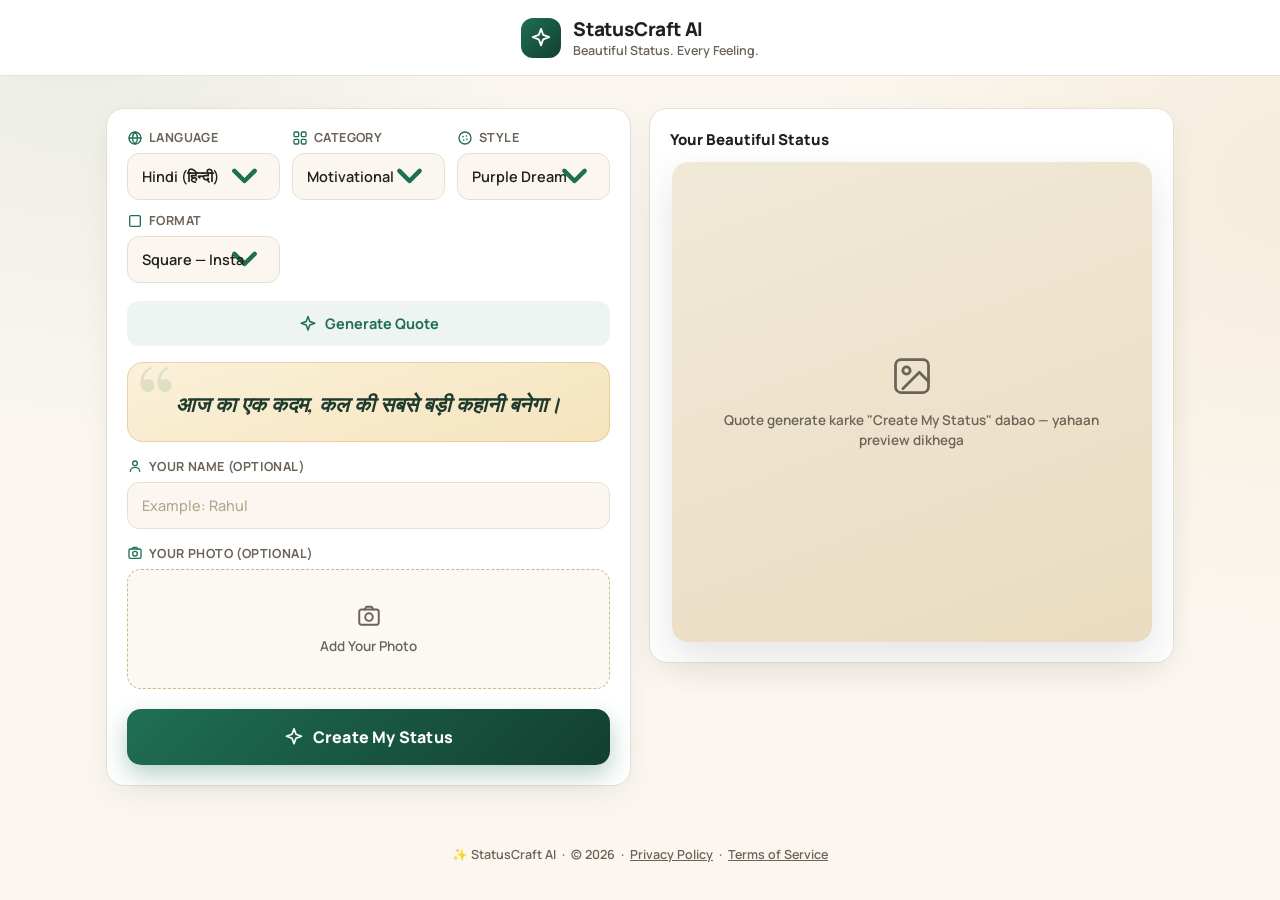
==== public/index.html @ 09fe7421 "feat: add Cloudflare Web Analytics + status/story/post format options Two additions to index.html: " ====
<!DOCTYPE html>
<html lang="en">
<head>
<meta charset="UTF-8">
<meta name="viewport" content="width=device-width, initial-scale=1.0">
<meta name="theme-color" content="#1f6f54">

<title>StatusCraft AI - Free AI Status & Shayari Maker in Hindi, English</title>
<meta name="description" content="Create beautiful AI-generated daily quotes, shayari and status images in Hindi, English & Hinglish — add your photo, download or share instantly, free.">
<meta name="keywords" content="status maker, shayari status, hindi status, AI quote generator, love status, motivational status, good morning status, whatsapp status maker">
<link rel="canonical" href="https://statuscraft-ai.rupumunimurmu890.workers.dev/">

<!-- Open Graph (WhatsApp / Facebook / Instagram preview) -->
<meta property="og:type" content="website">
<meta property="og:title" content="StatusCraft AI - Free AI Status & Shayari Maker">
<meta property="og:description" content="Create beautiful AI-generated daily quotes, shayari and status images in Hindi, English & Hinglish — add your photo, download or share instantly, free.">
<meta property="og:url" content="https://statuscraft-ai.rupumunimurmu890.workers.dev/">
<meta property="og:image" content="https://statuscraft-ai.rupumunimurmu890.workers.dev/icon.svg">
<meta property="og:locale" content="hi_IN">

<!-- Twitter card -->
<meta name="twitter:card" content="summary_large_image">
<meta name="twitter:title" content="StatusCraft AI - Free AI Status & Shayari Maker">
<meta name="twitter:description" content="Create beautiful AI-generated daily quotes, shayari and status images in Hindi, English & Hinglish — free, in seconds.">
<meta name="twitter:image" content="https://statuscraft-ai.rupumunimurmu890.workers.dev/icon.svg">

<link rel="icon" href="icon.svg" type="image/svg+xml">

<link rel="manifest" href="manifest.json">
<link rel="stylesheet" href="style.css">
<style>
  .topBar { display: flex; align-items: center; justify-content: space-between; }
  .installBtn {
    display: none;
    align-items: center;
    gap: 6px;
    padding: 8px 14px;
    border: none;
    border-radius: 999px;
    background: #1f6f54;
    color: #fff;
    font-size: 14px;
    font-weight: 600;
    cursor: pointer;
  }
  .installBtn:hover { background: #17573f; }
</style>
</head>

<body>

  <header class="topBar">
    <div class="brand">
      <span class="brandMark">
        <svg viewBox="0 0 24 24" width="22" height="22" fill="none" stroke="currentColor" stroke-width="2" stroke-linecap="round" stroke-linejoin="round">
          <path d="M12 2l2.4 6.6L21 11l-6.6 2.4L12 20l-2.4-6.6L3 11l6.6-2.4L12 2z"/>
        </svg>
      </span>
      <div>
        <div class="brandName">StatusCraft AI</div>
        <div class="brandTag">Beautiful Status. Every Feeling.</div>
      </div>
    </div>

    <button type="button" id="installAppBtn" class="installBtn" style="display:none;">
      <svg viewBox="0 0 24 24" width="16" height="16" fill="none" stroke="currentColor" stroke-width="2" stroke-linecap="round" stroke-linejoin="round"><path d="M12 3v12m0 0l-4-4m4 4l4-4M4 21h16"/></svg>
      Install App
    </button>
  </header>

  <main class="layout">

    <!-- ================= LEFT: CONTROLS ================= -->
    <section class="panel controlsPanel">

      <div class="fieldRow">

        <div class="field">
          <label for="language">
            <svg class="fieldIcon" viewBox="0 0 24 24" width="16" height="16" fill="none" stroke="currentColor" stroke-width="2" stroke-linecap="round" stroke-linejoin="round"><circle cx="12" cy="12" r="9"/><path d="M3 12h18M12 3c2.5 2.6 3.8 5.9 3.8 9s-1.3 6.4-3.8 9c-2.5-2.6-3.8-5.9-3.8-9s1.3-6.4 3.8-9z"/></svg>
            Language
          </label>
          <select id="language">
            <option value="Hindi">Hindi (हिन्दी)</option>
            <option value="English">English</option>
            <option value="Hinglish">Hinglish</option>
            <option value="Bengali">Bengali (বাংলা)</option>
            <option value="Marathi">Marathi (मराठी)</option>
            <option value="Gujarati">Gujarati (ગુજરાતી)</option>
            <option value="Punjabi">Punjabi (ਪੰਜਾਬੀ)</option>
            <option value="Tamil">Tamil (தமிழ்)</option>
            <option value="Telugu">Telugu (తెలుగు)</option>
            <option value="Kannada">Kannada (ಕನ್ನಡ)</option>
            <option value="Malayalam">Malayalam (മലയാളം)</option>
            <option value="Odia">Odia (ଓଡ଼ିଆ)</option>
            <option value="Assamese">Assamese (অসমীয়া)</option>
            <option value="Urdu">Urdu (اردو)</option>
            <option value="Nepali">Nepali (नेपाली)</option>
            <option value="Sanskrit">Sanskrit (संस्कृत)</option>
            <option value="Maithili">Maithili (मैथिली)</option>
            <option value="Konkani">Konkani (कोंकणी)</option>
            <option value="Kashmiri">Kashmiri (कॉशुर)</option>
            <option value="Sindhi">Sindhi (سنڌي)</option>
            <option value="Dogri">Dogri (डोगरी)</option>
            <option value="Bodo">Bodo (बड़ो)</option>
            <option value="Santali">Santali (ᱥᱟᱱᱛᱟᱲᱤ)</option>
            <option value="Manipuri">Manipuri (মৈতৈলোন্)</option>
          </select>
        </div>

        <div class="field">
          <label for="category">
            <svg class="fieldIcon" viewBox="0 0 24 24" width="16" height="16" fill="none" stroke="currentColor" stroke-width="2" stroke-linecap="round" stroke-linejoin="round"><rect x="3" y="3" width="7" height="7" rx="1.5"/><rect x="14" y="3" width="7" height="7" rx="1.5"/><rect x="3" y="14" width="7" height="7" rx="1.5"/><rect x="14" y="14" width="7" height="7" rx="1.5"/></svg>
            Category
          </label>
          <select id="category">
            <option value="Motivational">Motivational</option>
            <option value="Love">Love</option>
            <option value="Friendship">Friendship</option>
            <option value="Good Morning">Good Morning</option>
            <option value="Success">Success</option>
          </select>
        </div>

        <div class="field">
          <label for="templateStyle">
            <svg class="fieldIcon" viewBox="0 0 24 24" width="16" height="16" fill="none" stroke="currentColor" stroke-width="2" stroke-linecap="round" stroke-linejoin="round"><circle cx="12" cy="12" r="9"/><circle cx="9" cy="10" r="1.2" fill="currentColor" stroke="none"/><circle cx="14" cy="9" r="1.2" fill="currentColor" stroke="none"/><circle cx="15" cy="14" r="1.2" fill="currentColor" stroke="none"/><circle cx="10" cy="15" r="1.2" fill="currentColor" stroke="none"/></svg>
            Style
          </label>
          <select id="templateStyle">
            <option value="purple">Purple Dream</option>
            <option value="sunset">Sunset Glow</option>
            <option value="ocean">Ocean Calm</option>
            <option value="gold">Golden Hour</option>
          </select>
        </div>

        <div class="field">
          <label for="format">
            <svg class="fieldIcon" viewBox="0 0 24 24" width="16" height="16" fill="none" stroke="currentColor" stroke-width="2" stroke-linecap="round" stroke-linejoin="round"><rect x="4" y="4" width="16" height="16" rx="2"/></svg>
            Format
          </label>
          <select id="format">
            <option value="square">Square — Instagram Post (1:1)</option>
            <option value="status">Status/Story — WhatsApp, Insta Story (9:16)</option>
            <option value="post">Portrait — Instagram Feed (4:5)</option>
          </select>
        </div>

      </div>

      <button type="button" id="getQuoteBtn" class="secondaryBtn">
        <svg viewBox="0 0 24 24" width="18" height="18" fill="none" stroke="currentColor" stroke-width="2" stroke-linecap="round" stroke-linejoin="round"><path d="M12 2l2.4 6.6L21 11l-6.6 2.4L12 20l-2.4-6.6L3 11l6.6-2.4L12 2z"/></svg>
        Generate Quote
      </button>

      <div id="quoteBox" class="quoteBox">
        <p id="quoteText">Generate Quote दबाओ, आपका पहला status quote यहाँ दिखेगा।</p>
      </div>

      <div class="field">
        <label for="userName">
          <svg class="fieldIcon" viewBox="0 0 24 24" width="16" height="16" fill="none" stroke="currentColor" stroke-width="2" stroke-linecap="round" stroke-linejoin="round"><circle cx="12" cy="8" r="3.5"/><path d="M5 20c0-3.5 3.1-6 7-6s7 2.5 7 6"/></svg>
          Your Name (optional)
        </label>
        <input type="text" id="userName" placeholder="Example: Rahul">
      </div>

      <div class="field">
        <label>
          <svg class="fieldIcon" viewBox="0 0 24 24" width="16" height="16" fill="none" stroke="currentColor" stroke-width="2" stroke-linecap="round" stroke-linejoin="round"><rect x="3" y="6" width="18" height="14" rx="2"/><path d="M8 6l1.5-2.5h5L16 6"/><circle cx="12" cy="13" r="3.5"/></svg>
          Your Photo (optional)
        </label>

        <div id="uploadCard" class="uploadCard" onclick="document.getElementById('photoInput').click()">
          <div id="uploadEmpty" class="uploadEmpty">
            <svg viewBox="0 0 24 24" width="26" height="26" fill="none" stroke="currentColor" stroke-width="1.8" stroke-linecap="round" stroke-linejoin="round"><rect x="3" y="6" width="18" height="14" rx="2"/><path d="M8 6l1.5-2.5h5L16 6"/><circle cx="12" cy="13" r="3.5"/></svg>
            <span>Add Your Photo</span>
          </div>
          <img id="photoPreview" class="uploadPreviewImg">
          <button type="button" id="removePhotoBtn" class="removePhotoBtn" title="Remove photo">
            <svg viewBox="0 0 24 24" width="14" height="14" fill="none" stroke="currentColor" stroke-width="2.4" stroke-linecap="round"><path d="M6 6l12 12M18 6L6 18"/></svg>
          </button>
        </div>

        <input type="file" id="photoInput" accept="image/*" style="display:none">
      </div>

      <button type="button" id="generateStatusBtn" class="primaryBtn">
        <svg viewBox="0 0 24 24" width="20" height="20" fill="none" stroke="currentColor" stroke-width="2" stroke-linecap="round" stroke-linejoin="round"><path d="M12 2l2.4 6.6L21 11l-6.6 2.4L12 20l-2.4-6.6L3 11l6.6-2.4L12 2z"/></svg>
        Create My Status
      </button>

    </section>

    <!-- ================= RIGHT: LIVE PREVIEW ================= -->
    <section class="panel previewPanel">

      <div class="previewLabel">Your Beautiful Status</div>

      <div id="previewFrame" class="previewFrame">
        <div id="previewPlaceholder" class="previewPlaceholder">
          <svg viewBox="0 0 24 24" width="44" height="44" fill="none" stroke="currentColor" stroke-width="1.5" stroke-linecap="round" stroke-linejoin="round"><rect x="3" y="3" width="18" height="18" rx="3"/><circle cx="9" cy="9" r="2"/><path d="M21 15l-5-5-9 9"/></svg>
          <p>Quote generate karke "Create My Status" dabao — yahaan preview dikhega</p>
        </div>

        <img id="generatedStatus" alt="Generated Status" style="display:none;">
      </div>

      <div id="resultActions" class="resultActions">

        <button type="button" id="downloadStatusBtn" class="actionBtn actionDownload">
          <svg viewBox="0 0 24 24" width="17" height="17" fill="none" stroke="currentColor" stroke-width="2" stroke-linecap="round" stroke-linejoin="round"><path d="M12 3v12m0 0l-4-4m4 4l4-4M4 21h16"/></svg>
          Download
        </button>

        <button type="button" id="shareStatusBtn" class="actionBtn actionShare">
          <svg viewBox="0 0 24 24" width="17" height="17" fill="none" stroke="currentColor" stroke-width="2" stroke-linecap="round" stroke-linejoin="round"><circle cx="18" cy="5" r="2.5"/><circle cx="6" cy="12" r="2.5"/><circle cx="18" cy="19" r="2.5"/><path d="M8.2 10.7l7.6-4.4M8.2 13.3l7.6 4.4"/></svg>
          Share
        </button>

        <button type="button" id="whatsappBtn" class="actionBtn actionWhatsapp">
          <svg viewBox="0 0 24 24" width="17" height="17" fill="none" stroke="currentColor" stroke-width="2" stroke-linecap="round" stroke-linejoin="round"><path d="M21 11.5a8.5 8.5 0 11-4.1-7.3M21 11.5L14 12l1-5"/></svg>
          WhatsApp
        </button>

        <button type="button" id="instagramBtn" class="actionBtn actionInstagram">
          <svg viewBox="0 0 24 24" width="17" height="17" fill="none" stroke="currentColor" stroke-width="2" stroke-linecap="round" stroke-linejoin="round"><rect x="3" y="3" width="18" height="18" rx="5"/><circle cx="12" cy="12" r="4"/><circle cx="17.5" cy="6.5" r="1"/></svg>
          Instagram
        </button>

        <button type="button" id="facebookBtn" class="actionBtn actionFacebook">
          <svg viewBox="0 0 24 24" width="17" height="17" fill="none" stroke="currentColor" stroke-width="2" stroke-linecap="round" stroke-linejoin="round"><path d="M15 4h-2a4 4 0 00-4 4v3H7v4h2v7h4v-7h3l1-4h-4V8a1 1 0 011-1h3z"/></svg>
          Facebook
        </button>

        <button type="button" id="telegramBtn" class="actionBtn actionTelegram">
          <svg viewBox="0 0 24 24" width="17" height="17" fill="none" stroke="currentColor" stroke-width="2" stroke-linecap="round" stroke-linejoin="round"><path d="M22 3L2 11l6 2m14-10l-4 18-8-6m12-12L8 13m0 0l-1 6"/></svg>
          Telegram
        </button>

        <button type="button" id="createAnotherBtn" class="actionBtn actionAgain">
          <svg viewBox="0 0 24 24" width="17" height="17" fill="none" stroke="currentColor" stroke-width="2" stroke-linecap="round" stroke-linejoin="round"><path d="M4 4v6h6M20 20v-6h-6M4.5 15A8 8 0 0019 9M19.5 9A8 8 0 015 15"/></svg>
          Create Another
        </button>

      </div>

    </section>

  </main>

  <p class="footer">
    ✨ StatusCraft AI &nbsp;·&nbsp; © 2026
    &nbsp;·&nbsp; <a href="privacy.html" style="color:inherit;">Privacy Policy</a>
    &nbsp;·&nbsp; <a href="terms.html" style="color:inherit;">Terms of Service</a>
  </p>

  <script src="app.js"></script>
  <script>
    if ("serviceWorker" in navigator) {
      window.addEventListener("load", function () {
        navigator.serviceWorker.register("sw.js").catch(function (err) {
          console.error("Service worker registration failed:", err);
        });
      });
    }

    // ------------------------------------
    // 🆕 Install App button (PWA install prompt)
    // ------------------------------------

    let deferredInstallPrompt = null;

    const installBtn = document.getElementById("installAppBtn");

    window.addEventListener("beforeinstallprompt", function (event) {

      // Browser ka default mini-infobar rokte hain,
      // apna custom button dikhayenge
      event.preventDefault();

      deferredInstallPrompt = event;

      if (installBtn) {
        installBtn.style.display = "inline-flex";
      }
    });

    if (installBtn) {

      installBtn.addEventListener("click", async function () {

        if (!deferredInstallPrompt) return;

        deferredInstallPrompt.prompt();

        const choice = await deferredInstallPrompt.userChoice;

        // Ek baar prompt use ho gaya, dobara use nahi ho sakta
        deferredInstallPrompt = null;
        installBtn.style.display = "none";

        console.log("Install choice:", choice.outcome);
      });
    }

    // App already install ho chuka ho toh button hi mat dikhao
    window.addEventListener("appinstalled", function () {

      if (installBtn) {
        installBtn.style.display = "none";
      }

      deferredInstallPrompt = null;
    });
  </script>
  <!-- Cloudflare Web Analytics -->
  <script defer type='module' src='https://static.cloudflareinsights.com/beacon.min.js' data-cf-beacon='{"token": "f3c24750483446b4b139f232621bdd43"}'></script>
  <!-- End Cloudflare Web Analytics -->

</body>
</html>
---- public/style.css ----
@import url('https://fonts.googleapis.com/css2?family=Manrope:wght@500;600;700;800&family=Playfair+Display:ital,wght@0,600;1,600&display=swap');

:root {
  --ink: #22201c;
  --ink-soft: #6b6357;
  --paper: #fbf7f0;
  --card: #ffffff;
  --line: #e8dfd0;
  --brand: #1f6f54;
  --brand-dark: #123f30;
  --gold: #c9902e;
  --radius: 18px;
}

* {
  box-sizing: border-box;
  margin: 0;
  padding: 0;
  font-family: 'Manrope', -apple-system, sans-serif;
}

body {
  background:
    radial-gradient(circle at 6% 0%, rgba(31, 111, 84, .08), transparent 30%),
    radial-gradient(circle at 100% 20%, rgba(201, 144, 46, .10), transparent 32%),
    var(--paper);
  color: var(--ink);
  min-height: 100vh;
}

/* ================= TOP BAR ================= */

.topBar {
  padding: 16px 20px;
  border-bottom: 1px solid var(--line);
  background: var(--card);
}

.brand {
  display: flex;
  align-items: center;
  gap: 12px;
  max-width: 1100px;
  margin: 0 auto;
}

.brandMark {
  width: 40px;
  height: 40px;
  flex-shrink: 0;
  display: flex;
  align-items: center;
  justify-content: center;
  border-radius: 12px;
  background: linear-gradient(135deg, var(--brand), var(--brand-dark));
  color: #fff;
}

.brandName {
  font-weight: 800;
  font-size: 19px;
  color: var(--ink);
  letter-spacing: -.2px;
}

.brandTag {
  font-size: 12.5px;
  color: var(--ink-soft);
  font-weight: 600;
}

/* ================= LAYOUT ================= */

.layout {
  max-width: 1100px;
  margin: 0 auto;
  padding: 18px 16px 40px;
  display: flex;
  flex-direction: column;
  gap: 18px;
}

.panel {
  background: var(--card);
  border: 1px solid var(--line);
  border-radius: var(--radius);
  padding: 20px;
  box-shadow: 0 10px 30px rgba(34, 32, 28, .05);
}

/* ================= FORM FIELDS ================= */

.fieldRow {
  display: grid;
  grid-template-columns: repeat(3, 1fr);
  gap: 12px;
}

.field {
  margin-top: 16px;
}

.fieldRow .field {
  margin-top: 0;
}

label {
  display: flex;
  align-items: center;
  gap: 6px;
  font-weight: 700;
  font-size: 12.5px;
  margin-bottom: 7px;
  color: var(--ink-soft);
  text-transform: uppercase;
  letter-spacing: .4px;
}

.fieldIcon {
  color: var(--brand);
  flex-shrink: 0;
}

input,
select {
  width: 100%;
  padding: 13px 14px;
  border: 1.5px solid var(--line);
  border-radius: 12px;
  font-size: 14.5px;
  font-weight: 600;
  color: var(--ink);
  background: var(--paper);
  outline: none;
}

select {
  appearance: none;
  -webkit-appearance: none;
  background-image: url("data:image/svg+xml,%3Csvg xmlns='http://www.w3.org/2000/svg' viewBox='0 0 20 20' fill='none'%3E%3Cpath d='M5.5 7.5l4.5 4.5 4.5-4.5' stroke='%231f6f54' stroke-width='2' stroke-linecap='round' stroke-linejoin='round'/%3E%3C/svg%3E");
  background-repeat: no-repeat;
  background-position: right 12px center;
  padding-right: 34px;
}

input:focus,
select:focus {
  border-color: var(--brand);
  box-shadow: 0 0 0 4px rgba(31, 111, 84, .10);
}

input::placeholder {
  color: #b3a58c;
  font-weight: 500;
}

/* ================= BUTTONS ================= */

button {
  border: none;
  cursor: pointer;
  font-family: 'Manrope', sans-serif;
}

.secondaryBtn {
  width: 100%;
  margin-top: 18px;
  padding: 13px;
  display: flex;
  align-items: center;
  justify-content: center;
  gap: 8px;
  border-radius: 12px;
  background: rgba(31, 111, 84, .08);
  color: var(--brand);
  font-size: 14.5px;
  font-weight: 700;
  transition: .15s;
}

.secondaryBtn:active {
  background: rgba(31, 111, 84, .16);
}

.primaryBtn {
  width: 100%;
  margin-top: 20px;
  padding: 17px;
  display: flex;
  align-items: center;
  justify-content: center;
  gap: 9px;
  border-radius: 14px;
  background: linear-gradient(135deg, var(--brand), var(--brand-dark));
  color: #fff;
  font-size: 16px;
  font-weight: 800;
  letter-spacing: .2px;
  box-shadow: 0 10px 24px rgba(31, 111, 84, .32);
  transition: .15s;
}

.primaryBtn:active {
  transform: scale(.98);
}

/* ================= QUOTE PREVIEW CARD ================= */

.quoteBox {
  position: relative;
  margin-top: 16px;
  padding: 26px 22px 22px;
  background: linear-gradient(160deg, #fbf1da, #f5e4bd);
  border-radius: 16px;
  overflow: hidden;
  box-shadow: inset 0 0 0 1px rgba(201, 144, 46, .3);
}

.quoteBox::before {
  content: "\201C";
  position: absolute;
  top: -14px;
  left: 8px;
  font-family: 'Playfair Display', Georgia, serif;
  font-size: 100px;
  color: rgba(31, 111, 84, .12);
  line-height: 1;
}

.quoteBox p {
  position: relative;
  font-family: 'Playfair Display', Georgia, serif;
  font-style: italic;
  font-weight: 600;
  font-size: 21px;
  line-height: 1.5;
  color: #1f3b2e;
  text-align: center;
}

/* ================= PHOTO UPLOAD CARD ================= */

.uploadCard {
  position: relative;
  min-height: 120px;
  border: 1.5px dashed #cbb98a;
  border-radius: 14px;
  cursor: pointer;
  background: rgba(201, 144, 46, .05);
  display: flex;
  align-items: center;
  justify-content: center;
  overflow: hidden;
  transition: .15s;
}

.uploadCard:active {
  background: rgba(201, 144, 46, .1);
}

.uploadEmpty {
  display: flex;
  flex-direction: column;
  align-items: center;
  gap: 8px;
  color: var(--ink-soft);
  font-size: 13.5px;
  font-weight: 600;
  padding: 20px;
}

.uploadPreviewImg {
  display: none;
  width: 100%;
  max-height: 220px;
  object-fit: contain;
}

.uploadCard.hasPhoto {
  border-style: solid;
  border-color: var(--line);
  background: #fff;
}

.uploadCard.hasPhoto .uploadEmpty {
  display: none;
}

.uploadCard.hasPhoto .uploadPreviewImg {
  display: block;
}

.removePhotoBtn {
  display: none;
  position: absolute;
  top: 10px;
  right: 10px;
  width: 30px;
  height: 30px;
  border-radius: 50%;
  background: rgba(34, 32, 28, .65);
  color: #fff;
  align-items: center;
  justify-content: center;
}

.uploadCard.hasPhoto .removePhotoBtn {
  display: flex;
}

/* ================= PREVIEW PANEL ================= */

.previewPanel {
  display: flex;
  flex-direction: column;
}

.previewLabel {
  font-weight: 800;
  font-size: 15px;
  margin-bottom: 12px;
  color: var(--ink);
}

.previewFrame {
  position: relative;
  width: 100%;
  aspect-ratio: 1 / 1;
  max-width: 480px;
  margin: 0 auto;
  border-radius: 16px;
  overflow: hidden;
  background: linear-gradient(160deg, #f1e9d8, #e9dcc0);
  display: flex;
  align-items: center;
  justify-content: center;
  box-shadow: 0 16px 40px rgba(34, 32, 28, .12);
}

.previewPlaceholder {
  display: flex;
  flex-direction: column;
  align-items: center;
  gap: 12px;
  text-align: center;
  color: var(--ink-soft);
  padding: 30px;
}

.previewPlaceholder p {
  font-size: 13.5px;
  font-weight: 600;
  line-height: 1.5;
}

.previewFrame img {
  width: 100%;
  height: 100%;
  object-fit: cover;
}

/* ================= RESULT ACTIONS ================= */

.resultActions {
  display: none;
  margin-top: 18px;
  grid-template-columns: repeat(2, 1fr);
  gap: 10px;
}

.resultActions.show {
  display: grid;
}

.actionBtn {
  display: flex;
  align-items: center;
  justify-content: center;
  gap: 7px;
  padding: 13px 10px;
  border-radius: 12px;
  font-size: 13.5px;
  font-weight: 700;
  color: #fff;
  transition: .15s;
}

.actionBtn:active {
  transform: scale(.97);
}

.actionDownload { background: linear-gradient(135deg, var(--gold), #a5731f); }
.actionShare { background: linear-gradient(135deg, #2b6ef2, #1c4fc4); }
.actionWhatsapp { background: linear-gradient(135deg, #25d366, #1aa851); }
.actionInstagram { background: linear-gradient(135deg, #d6249f, #8134af, #f77737); }
.actionFacebook { background: linear-gradient(135deg, #1877f2, #0e5bc4); }
.actionTelegram { background: linear-gradient(135deg, #29b6f6, #0d8fd0); }
.actionAgain {
  background: var(--paper);
  color: var(--ink);
  border: 1.5px solid var(--line);
  grid-column: 1 / -1;
}

/* ================= FOOTER ================= */

.footer {
  text-align: center;
  padding: 20px;
  color: var(--ink-soft);
  font-size: 12.5px;
  font-weight: 600;
}

/* ================= DESKTOP: 2-COLUMN ================= */

@media (min-width: 900px) {

  .layout {
    flex-direction: row;
    align-items: flex-start;
    padding-top: 32px;
  }

  .controlsPanel {
    flex: 1;
    min-width: 380px;
  }

  .previewPanel {
    flex: 1;
    position: sticky;
    top: 24px;
  }
}

@media (max-width: 640px) {

  .fieldRow {
    grid-template-columns: 1fr;
    gap: 14px;
  }

  .fieldRow .field {
    margin-top: 0;
  }

  .quoteBox p {
    font-size: 19px;
  }

  .resultActions {
    grid-template-columns: 1fr 1fr;
  }
}

/* ================= SPINNER ================= */

.spinner {
  display: inline-block;
  width: 15px;
  height: 15px;
  border: 2.5px solid rgba(255, 255, 255, .4);
  border-top-color: #fff;
  border-radius: 50%;
  animation: scSpin .8s linear infinite;
  vertical-align: middle;
  margin-right: 6px;
}

@keyframes scSpin {
  to { transform: rotate(360deg); }
}
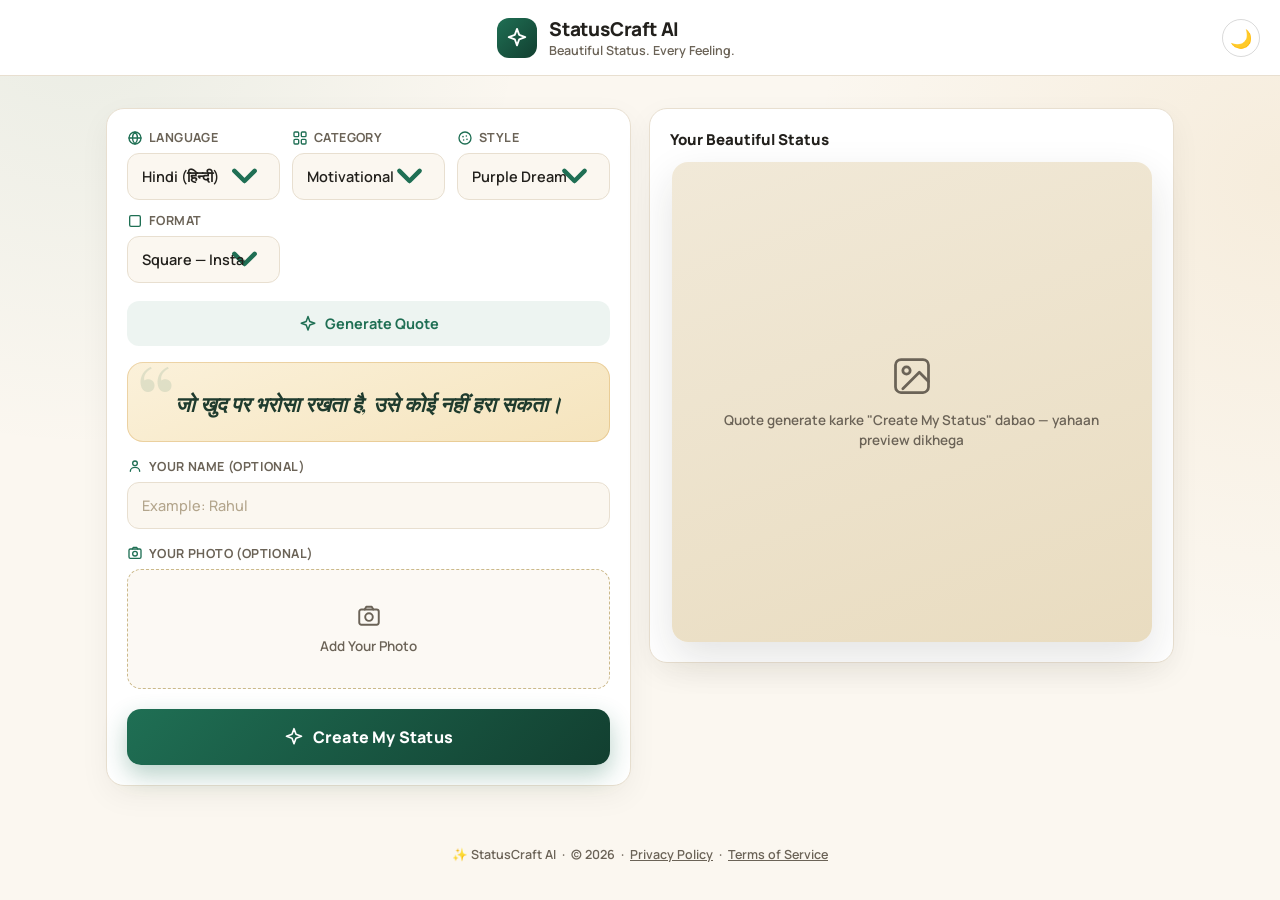
==== commit e3624fbc: "feat: add dark mode toggle and toast notifications Added visual/UX polish to index.html:  Dark mod" ====
--- a/public/index.html
+++ b/public/index.html
@@ -29,7 +29,8 @@
 <link rel="manifest" href="manifest.json">
 <link rel="stylesheet" href="style.css">
 <style>
-  .topBar { display: flex; align-items: center; justify-content: space-between; }
+  .topBar { display: flex; align-items: center; justify-content: space-between; gap: 10px; }
+  .headerActions { display: flex; align-items: center; gap: 8px; }
   .installBtn {
     display: none;
     align-items: center;
@@ -44,10 +45,133 @@
     cursor: pointer;
   }
   .installBtn:hover { background: #17573f; }
+
+  /* 🆕 Dark mode toggle button */
+  .themeToggleBtn {
+    display: inline-flex;
+    align-items: center;
+    justify-content: center;
+    width: 38px;
+    height: 38px;
+    border-radius: 999px;
+    border: 1px solid rgba(0,0,0,0.15);
+    background: transparent;
+    cursor: pointer;
+    font-size: 18px;
+    line-height: 1;
+  }
+
+  /* 🆕 Dark mode theme — applied when <html> has .dark-mode */
+  html.dark-mode body {
+    background: #121212;
+    color: #e9e9e9;
+  }
+  html.dark-mode .topBar {
+    background: #0d0d0d;
+    border-color: #262626;
+  }
+  html.dark-mode .brandName { color: #f2f2f2; }
+  html.dark-mode .brandTag { color: #a8a8a8; }
+  html.dark-mode .panel {
+    background: #1a1a1a;
+    border-color: #2a2a2a;
+    color: #e9e9e9;
+  }
+  html.dark-mode .field label { color: #cfcfcf; }
+  html.dark-mode .field select,
+  html.dark-mode .field input {
+    background: #232323;
+    color: #f0f0f0;
+    border-color: #3a3a3a;
+  }
+  html.dark-mode .quoteBox {
+    background: #232323;
+    color: #f0f0f0;
+    border-color: #3a3a3a;
+  }
+  html.dark-mode .uploadCard {
+    background: #1f1f1f;
+    border-color: #3a3a3a;
+    color: #cfcfcf;
+  }
+  html.dark-mode .previewFrame {
+    background: #1a1a1a;
+    border-color: #2a2a2a;
+  }
+  html.dark-mode .previewLabel { color: #e9e9e9; }
+  html.dark-mode .previewPlaceholder { color: #999; }
+  html.dark-mode .footer { color: #999; }
+  html.dark-mode .themeToggleBtn {
+    border-color: rgba(255,255,255,0.25);
+    color: #f0f0f0;
+  }
+
+  /* 🆕 Toast notifications (better than alert()) */
+  #toastContainer {
+    position: fixed;
+    top: 16px;
+    left: 50%;
+    transform: translateX(-50%);
+    z-index: 9999;
+    display: flex;
+    flex-direction: column;
+    gap: 8px;
+    align-items: center;
+    pointer-events: none;
+  }
+  .toast {
+    pointer-events: auto;
+    max-width: 92vw;
+    padding: 12px 18px;
+    border-radius: 12px;
+    font-size: 14px;
+    font-weight: 500;
+    color: #fff;
+    box-shadow: 0 6px 18px rgba(0,0,0,0.25);
+    opacity: 0;
+    transform: translateY(-12px);
+    transition: opacity 0.25s ease, transform 0.25s ease;
+  }
+  .toast.show { opacity: 1; transform: translateY(0); }
+  .toast.toastError { background: #c0392b; }
+  .toast.toastSuccess { background: #1f6f54; }
+  .toast.toastInfo { background: #2c3e50; }
+
+  /* 🆕 Skeleton pulse animation for loading states */
+  .skeletonPulse {
+    animation: skeletonPulseAnim 1.3s ease-in-out infinite;
+  }
+  @keyframes skeletonPulseAnim {
+    0%, 100% { opacity: 0.5; }
+    50% { opacity: 1; }
+  }
+
+  /* 🆕 Fade-in for the generated status image */
+  .fadeInImg {
+    animation: fadeInImgAnim 0.4s ease;
+  }
+  @keyframes fadeInImgAnim {
+    from { opacity: 0; transform: scale(0.98); }
+    to { opacity: 1; transform: scale(1); }
+  }
 </style>
+<script>
+  // 🆕 Dark mode ko page render hone se pehle hi apply karo,
+  // taaki "light se dark flash" na ho
+  (function () {
+    try {
+      const saved = localStorage.getItem("statuscraft_theme");
+      if (saved === "dark") {
+        document.documentElement.classList.add("dark-mode");
+      }
+    } catch (e) {}
+  })();
+</script>
 </head>
 
 <body>
+
+  <div id="toastContainer"></div>
 
   <header class="topBar">
     <div class="brand">
@@ -62,10 +186,14 @@
       </div>
     </div>
 
-    <button type="button" id="installAppBtn" class="installBtn" style="display:none;">
-      <svg viewBox="0 0 24 24" width="16" height="16" fill="none" stroke="currentColor" stroke-width="2" stroke-linecap="round" stroke-linejoin="round"><path d="M12 3v12m0 0l-4-4m4 4l4-4M4 21h16"/></svg>
-      Install App
-    </button>
+    <div class="headerActions">
+      <button type="button" id="themeToggleBtn" class="themeToggleBtn" title="Toggle dark mode">🌙</button>
+
+      <button type="button" id="installAppBtn" class="installBtn" style="display:none;">
+        <svg viewBox="0 0 24 24" width="16" height="16" fill="none" stroke="currentColor" stroke-width="2" stroke-linecap="round" stroke-linejoin="round"><path d="M12 3v12m0 0l-4-4m4 4l4-4M4 21h16"/></svg>
+        Install App
+      </button>
+    </div>
   </header>
 
   <main class="layout">
@@ -314,6 +442,65 @@
 
       deferredInstallPrompt = null;
     });
+
+    // ------------------------------------
+    // 🆕 Dark mode toggle
+    // ------------------------------------
+
+    const themeToggleBtn = document.getElementById("themeToggleBtn");
+
+    function updateThemeIcon() {
+      if (!themeToggleBtn) return;
+      const isDark = document.documentElement.classList.contains("dark-mode");
+      themeToggleBtn.textContent = isDark ? "☀️" : "🌙";
+    }
+
+    updateThemeIcon();
+
+    if (themeToggleBtn) {
+
+      themeToggleBtn.addEventListener("click", function () {
+
+        const isDark = document.documentElement.classList.toggle("dark-mode");
+
+        try {
+          localStorage.setItem("statuscraft_theme", isDark ? "dark" : "light");
+        } catch (e) {}
+
+        updateThemeIcon();
+      });
+    }
+
+    // ------------------------------------
+    // 🆕 Toast notifications — alert() ki jagah
+    // sundar, non-blocking notification
+    // ------------------------------------
+
+    window.showToast = function (message, type) {
+
+      const container = document.getElementById("toastContainer");
+      if (!container) return;
+
+      const toast = document.createElement("div");
+      toast.className = "toast toast" + (type || "Info").charAt(0).toUpperCase() + (type || "Info").slice(1);
+      toast.textContent = message;
+
+      container.appendChild(toast);
+
+      // Thoda delay dekar "show" class lagao taaki transition chale
+      requestAnimationFrame(function () {
+        requestAnimationFrame(function () {
+          toast.classList.add("show");
+        });
+      });
+
+      setTimeout(function () {
+        toast.classList.remove("show");
+        setTimeout(function () {
+          toast.remove();
+        }, 300);
+      }, 3500);
+    };
   </script>
   <!-- Cloudflare Web Analytics -->
   <script defer type='module' src='https://static.cloudflareinsights.com/beacon.min.js' data-cf-beacon='{"token": "f3c24750483446b4b139f232621bdd43"}'></script>
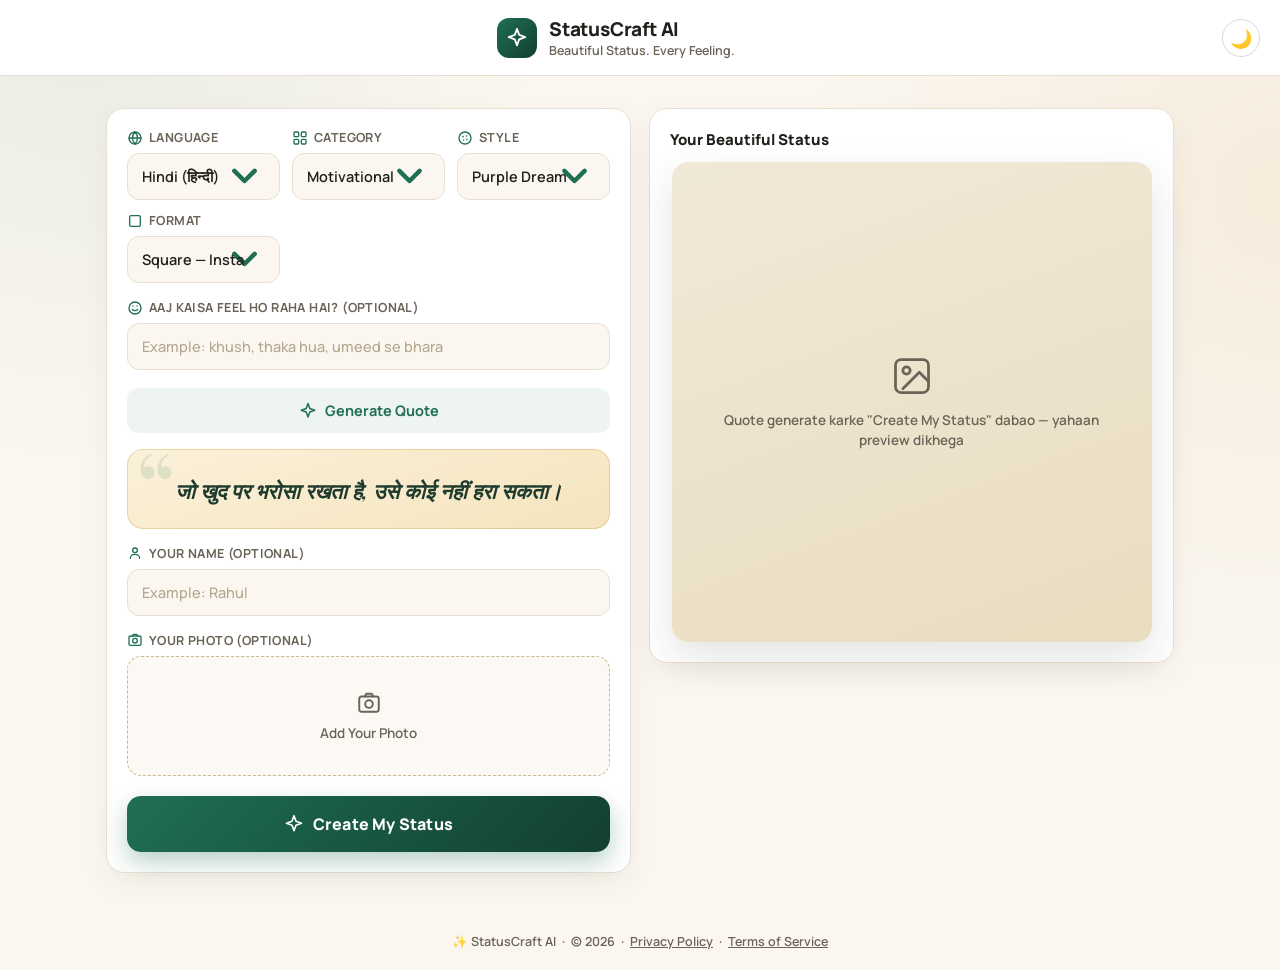
==== commit e34e104e: "feat: add feeling input and live status counter Two additions to index.html for more personalized an" ====
--- a/public/index.html
+++ b/public/index.html
@@ -45,6 +45,13 @@
     cursor: pointer;
   }
   .installBtn:hover { background: #17573f; }
+  .statsCounter {
+    text-align: center;
+    font-size: 13px;
+    color: #777;
+    margin: 8px 0 0;
+  }
+  html.dark-mode .statsCounter { color: #999; }
 
   /* 🆕 Dark mode toggle button */
   .themeToggleBtn {
@@ -277,6 +284,14 @@
 
       </div>
 
+      <div class="field">
+        <label for="feeling">
+          <svg class="fieldIcon" viewBox="0 0 24 24" width="16" height="16" fill="none" stroke="currentColor" stroke-width="2" stroke-linecap="round" stroke-linejoin="round"><circle cx="12" cy="12" r="9"/><path d="M8 14s1.5 2 4 2 4-2 4-2M9 9h.01M15 9h.01"/></svg>
+          Aaj kaisa feel ho raha hai? (optional)
+        </label>
+        <input type="text" id="feeling" placeholder="Example: khush, thaka hua, umeed se bhara">
+      </div>
+
       <button type="button" id="getQuoteBtn" class="secondaryBtn">
         <svg viewBox="0 0 24 24" width="18" height="18" fill="none" stroke="currentColor" stroke-width="2" stroke-linecap="round" stroke-linejoin="round"><path d="M12 2l2.4 6.6L21 11l-6.6 2.4L12 20l-2.4-6.6L3 11l6.6-2.4L12 2z"/></svg>
         Generate Quote
@@ -377,6 +392,10 @@
     </section>
 
   </main>
+
+  <p id="statsCounter" class="statsCounter" style="display:none;">
+    ✨ <span id="statsCount">0</span> status created so far
+  </p>
 
   <p class="footer">
     ✨ StatusCraft AI &nbsp;·&nbsp; © 2026
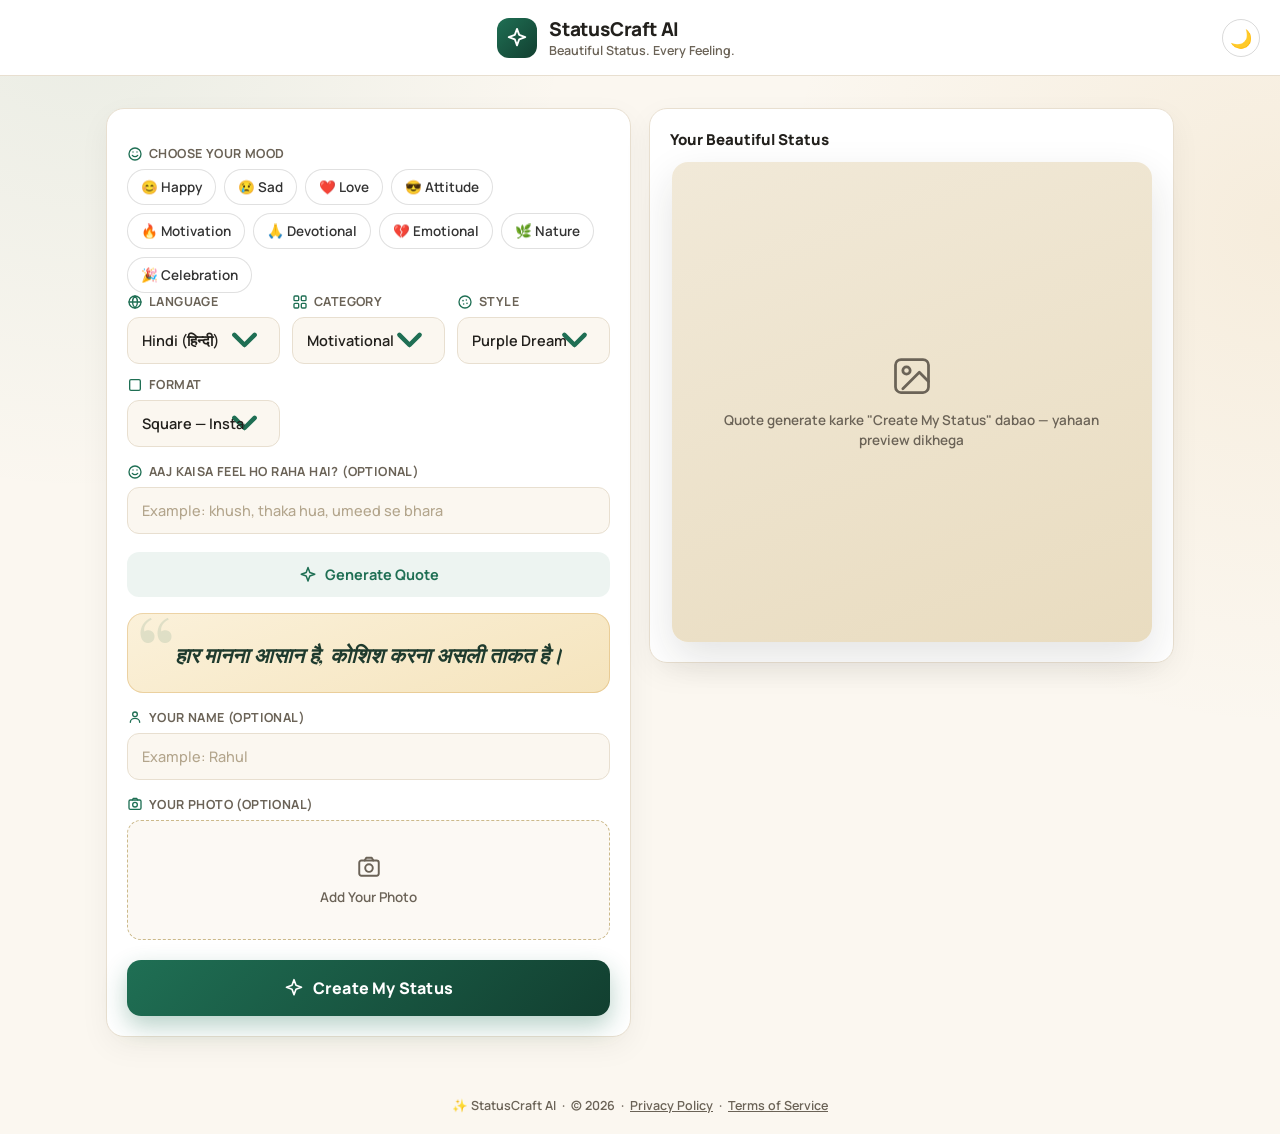
==== commit 36da976f: "feat: add mood emoji chips for one-tap status creation Added a "Choose your mood" row of emoji chips" ====
--- a/public/index.html
+++ b/public/index.html
@@ -53,6 +53,43 @@
   }
   html.dark-mode .statsCounter { color: #999; }
 
+  /* 🆕 Mood emoji chips */
+  .moodChips {
+    display: flex;
+    flex-wrap: wrap;
+    gap: 8px;
+    margin-top: 6px;
+  }
+  .moodChip {
+    display: inline-flex;
+    align-items: center;
+    gap: 4px;
+    padding: 8px 13px;
+    border-radius: 999px;
+    border: 1.5px solid rgba(0,0,0,0.12);
+    background: #fff;
+    color: #333;
+    font-size: 13.5px;
+    font-weight: 600;
+    cursor: pointer;
+    transition: transform 0.15s ease, border-color 0.15s ease, background 0.15s ease;
+  }
+  .moodChip:hover { transform: translateY(-1px); }
+  .moodChip.active {
+    background: #1f6f54;
+    border-color: #1f6f54;
+    color: #fff;
+  }
+  html.dark-mode .moodChip {
+    background: #232323;
+    color: #e9e9e9;
+    border-color: #3a3a3a;
+  }
+  html.dark-mode .moodChip.active {
+    background: #2a8f6d;
+    border-color: #2a8f6d;
+  }
+
   /* 🆕 Dark mode toggle button */
   .themeToggleBtn {
     display: inline-flex;
@@ -207,6 +244,24 @@
 
     <!-- ================= LEFT: CONTROLS ================= -->
     <section class="panel controlsPanel">
+
+      <div class="field">
+        <label>
+          <svg class="fieldIcon" viewBox="0 0 24 24" width="16" height="16" fill="none" stroke="currentColor" stroke-width="2" stroke-linecap="round" stroke-linejoin="round"><circle cx="12" cy="12" r="9"/><path d="M8 14s1.5 2 4 2 4-2 4-2M9 9h.01M15 9h.01"/></svg>
+          Choose your mood
+        </label>
+        <div id="moodChips" class="moodChips">
+          <button type="button" class="moodChip" data-category="Happy" data-emoji="😊">😊 Happy</button>
+          <button type="button" class="moodChip" data-category="Sad" data-emoji="😢">😢 Sad</button>
+          <button type="button" class="moodChip" data-category="Love" data-emoji="❤️">❤️ Love</button>
+          <button type="button" class="moodChip" data-category="Attitude" data-emoji="😎">😎 Attitude</button>
+          <button type="button" class="moodChip" data-category="Motivational" data-emoji="🔥">🔥 Motivation</button>
+          <button type="button" class="moodChip" data-category="Devotional" data-emoji="🙏">🙏 Devotional</button>
+          <button type="button" class="moodChip" data-category="Emotional" data-emoji="💔">💔 Emotional</button>
+          <button type="button" class="moodChip" data-category="Nature" data-emoji="🌿">🌿 Nature</button>
+          <button type="button" class="moodChip" data-category="Celebration" data-emoji="🎉">🎉 Celebration</button>
+        </div>
+      </div>
 
       <div class="fieldRow">
 
@@ -254,6 +309,13 @@
             <option value="Friendship">Friendship</option>
             <option value="Good Morning">Good Morning</option>
             <option value="Success">Success</option>
+            <option value="Happy">Happy</option>
+            <option value="Sad">Sad</option>
+            <option value="Attitude">Attitude</option>
+            <option value="Devotional">Devotional</option>
+            <option value="Emotional">Emotional</option>
+            <option value="Nature">Nature</option>
+            <option value="Celebration">Celebration</option>
           </select>
         </div>
 
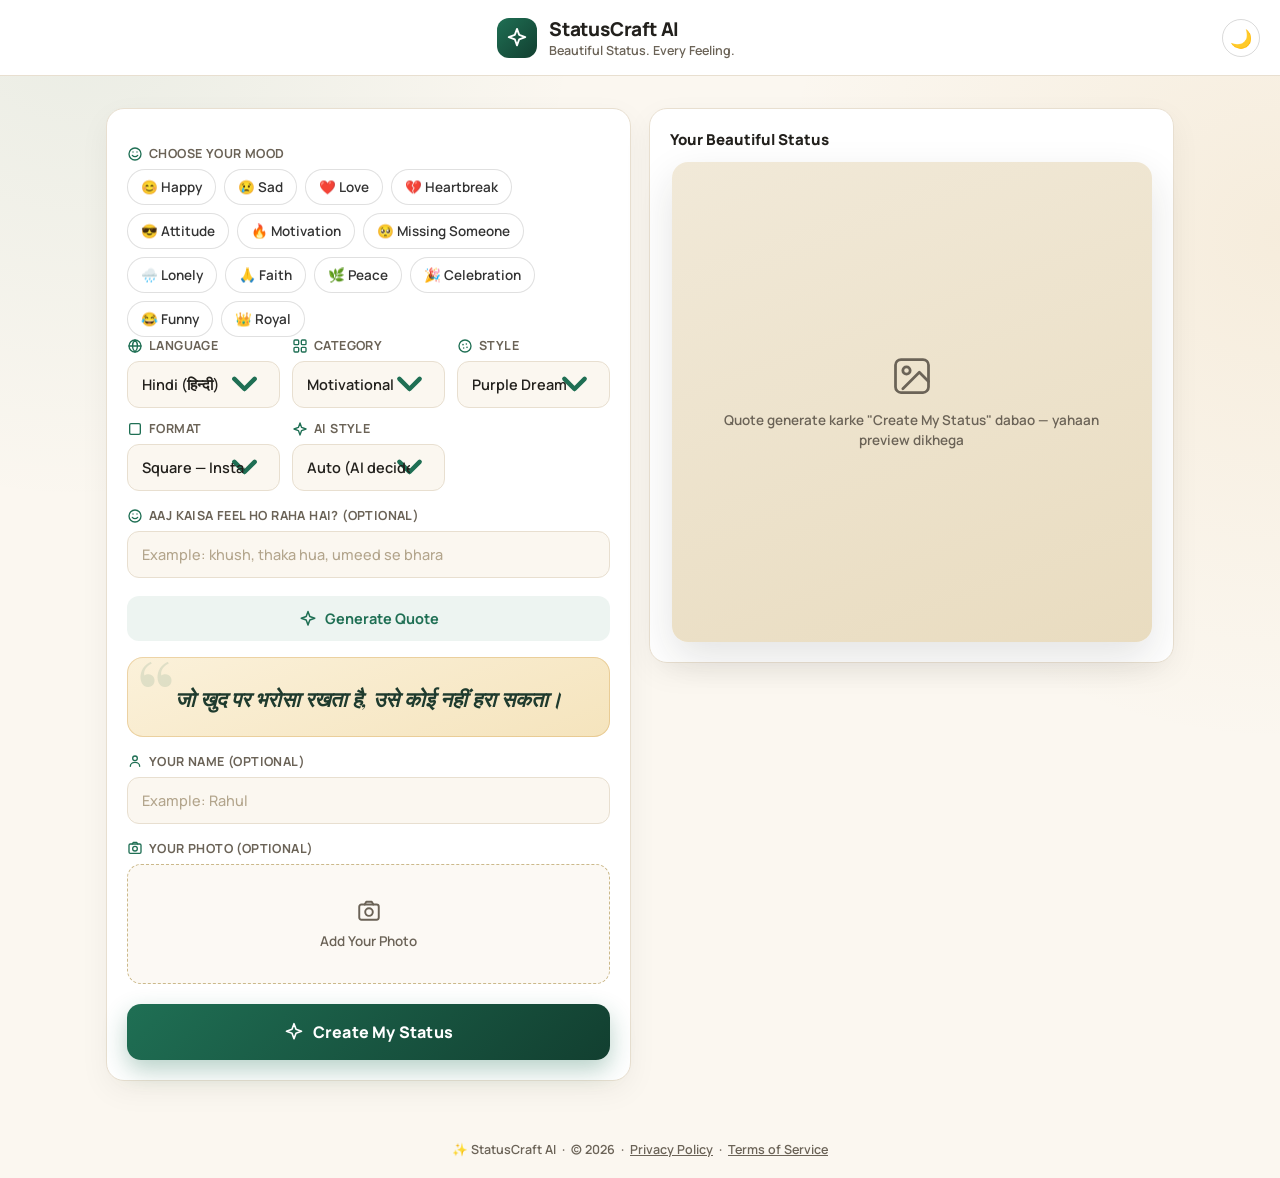
==== commit 72754b29: "feat: add more moods, AI style selector, daily inspiration, remix button UI additions to index.html " ====
--- a/public/index.html
+++ b/public/index.html
@@ -90,6 +90,43 @@
     border-color: #2a8f6d;
   }
 
+  /* 🆕 Daily Inspiration section */
+  .dailyInspiration {
+    max-width: 900px;
+    margin: 16px auto 0;
+    padding: 16px 20px;
+    border-radius: 14px;
+    background: linear-gradient(135deg, #fff7e6, #fff);
+    border: 1px solid rgba(0,0,0,0.08);
+    text-align: center;
+  }
+  .dailyInspirationLabel {
+    font-size: 13px;
+    font-weight: 700;
+    color: #b8860b;
+    margin-bottom: 6px;
+  }
+  .dailyQuoteText {
+    font-size: 15px;
+    margin: 0 0 10px;
+    color: #333;
+  }
+  .dailyUseBtn {
+    border: none;
+    background: #1f6f54;
+    color: #fff;
+    padding: 7px 16px;
+    border-radius: 999px;
+    font-size: 13px;
+    font-weight: 600;
+    cursor: pointer;
+  }
+  html.dark-mode .dailyInspiration {
+    background: linear-gradient(135deg, #262013, #1a1a1a);
+    border-color: #333;
+  }
+  html.dark-mode .dailyQuoteText { color: #eee; }
+
   /* 🆕 Dark mode toggle button */
   .themeToggleBtn {
     display: inline-flex;
@@ -240,6 +277,12 @@
     </div>
   </header>
 
+  <div id="dailyInspiration" class="dailyInspiration" style="display:none;">
+    <div class="dailyInspirationLabel">✨ Today's Inspiration</div>
+    <p id="dailyQuoteText" class="dailyQuoteText"></p>
+    <button type="button" id="useDailyQuoteBtn" class="dailyUseBtn">Use This →</button>
+  </div>
+
   <main class="layout">
 
     <!-- ================= LEFT: CONTROLS ================= -->
@@ -254,12 +297,16 @@
           <button type="button" class="moodChip" data-category="Happy" data-emoji="😊">😊 Happy</button>
           <button type="button" class="moodChip" data-category="Sad" data-emoji="😢">😢 Sad</button>
           <button type="button" class="moodChip" data-category="Love" data-emoji="❤️">❤️ Love</button>
+          <button type="button" class="moodChip" data-category="Emotional" data-emoji="💔">💔 Heartbreak</button>
           <button type="button" class="moodChip" data-category="Attitude" data-emoji="😎">😎 Attitude</button>
           <button type="button" class="moodChip" data-category="Motivational" data-emoji="🔥">🔥 Motivation</button>
-          <button type="button" class="moodChip" data-category="Devotional" data-emoji="🙏">🙏 Devotional</button>
-          <button type="button" class="moodChip" data-category="Emotional" data-emoji="💔">💔 Emotional</button>
-          <button type="button" class="moodChip" data-category="Nature" data-emoji="🌿">🌿 Nature</button>
+          <button type="button" class="moodChip" data-category="Missing Someone" data-emoji="🥺">🥺 Missing Someone</button>
+          <button type="button" class="moodChip" data-category="Lonely" data-emoji="🌧️">🌧️ Lonely</button>
+          <button type="button" class="moodChip" data-category="Devotional" data-emoji="🙏">🙏 Faith</button>
+          <button type="button" class="moodChip" data-category="Nature" data-emoji="🌿">🌿 Peace</button>
           <button type="button" class="moodChip" data-category="Celebration" data-emoji="🎉">🎉 Celebration</button>
+          <button type="button" class="moodChip" data-category="Funny" data-emoji="😂">😂 Funny</button>
+          <button type="button" class="moodChip" data-category="Royal" data-emoji="👑">👑 Royal</button>
         </div>
       </div>
 
@@ -316,6 +363,10 @@
             <option value="Emotional">Emotional</option>
             <option value="Nature">Nature</option>
             <option value="Celebration">Celebration</option>
+            <option value="Missing Someone">Missing Someone</option>
+            <option value="Lonely">Lonely</option>
+            <option value="Funny">Funny</option>
+            <option value="Royal">Royal</option>
           </select>
         </div>
 
@@ -344,6 +395,24 @@
           </select>
         </div>
 
+        <div class="field">
+          <label for="aiStyle">
+            <svg class="fieldIcon" viewBox="0 0 24 24" width="16" height="16" fill="none" stroke="currentColor" stroke-width="2" stroke-linecap="round" stroke-linejoin="round"><path d="M12 3l2.4 6.6L21 12l-6.6 2.4L12 21l-2.4-6.6L3 12l6.6-2.4L12 3z"/></svg>
+            AI Style
+          </label>
+          <select id="aiStyle">
+            <option value="">Auto (AI decides)</option>
+            <option value="cinematic">🎬 Cinematic</option>
+            <option value="photorealistic">📸 Photorealistic</option>
+            <option value="artistic">🎨 Artistic</option>
+            <option value="dark">🌑 Dark</option>
+            <option value="luxury">✨ Luxury</option>
+            <option value="nature">🌿 Nature</option>
+            <option value="minimal">🖤 Minimal</option>
+            <option value="dreamy">🌅 Dreamy</option>
+          </select>
+        </div>
+
       </div>
 
       <div class="field">
@@ -413,6 +482,11 @@
       </div>
 
       <div id="resultActions" class="resultActions">
+
+        <button type="button" id="remixBtn" class="actionBtn actionRemix">
+          <svg viewBox="0 0 24 24" width="17" height="17" fill="none" stroke="currentColor" stroke-width="2" stroke-linecap="round" stroke-linejoin="round"><path d="M4 4v6h6M20 20v-6h-6M4.5 15A8 8 0 0019 9M19.5 9A8 8 0 015 15"/></svg>
+          Remix
+        </button>
 
         <button type="button" id="downloadStatusBtn" class="actionBtn actionDownload">
           <svg viewBox="0 0 24 24" width="17" height="17" fill="none" stroke="currentColor" stroke-width="2" stroke-linecap="round" stroke-linejoin="round"><path d="M12 3v12m0 0l-4-4m4 4l4-4M4 21h16"/></svg>
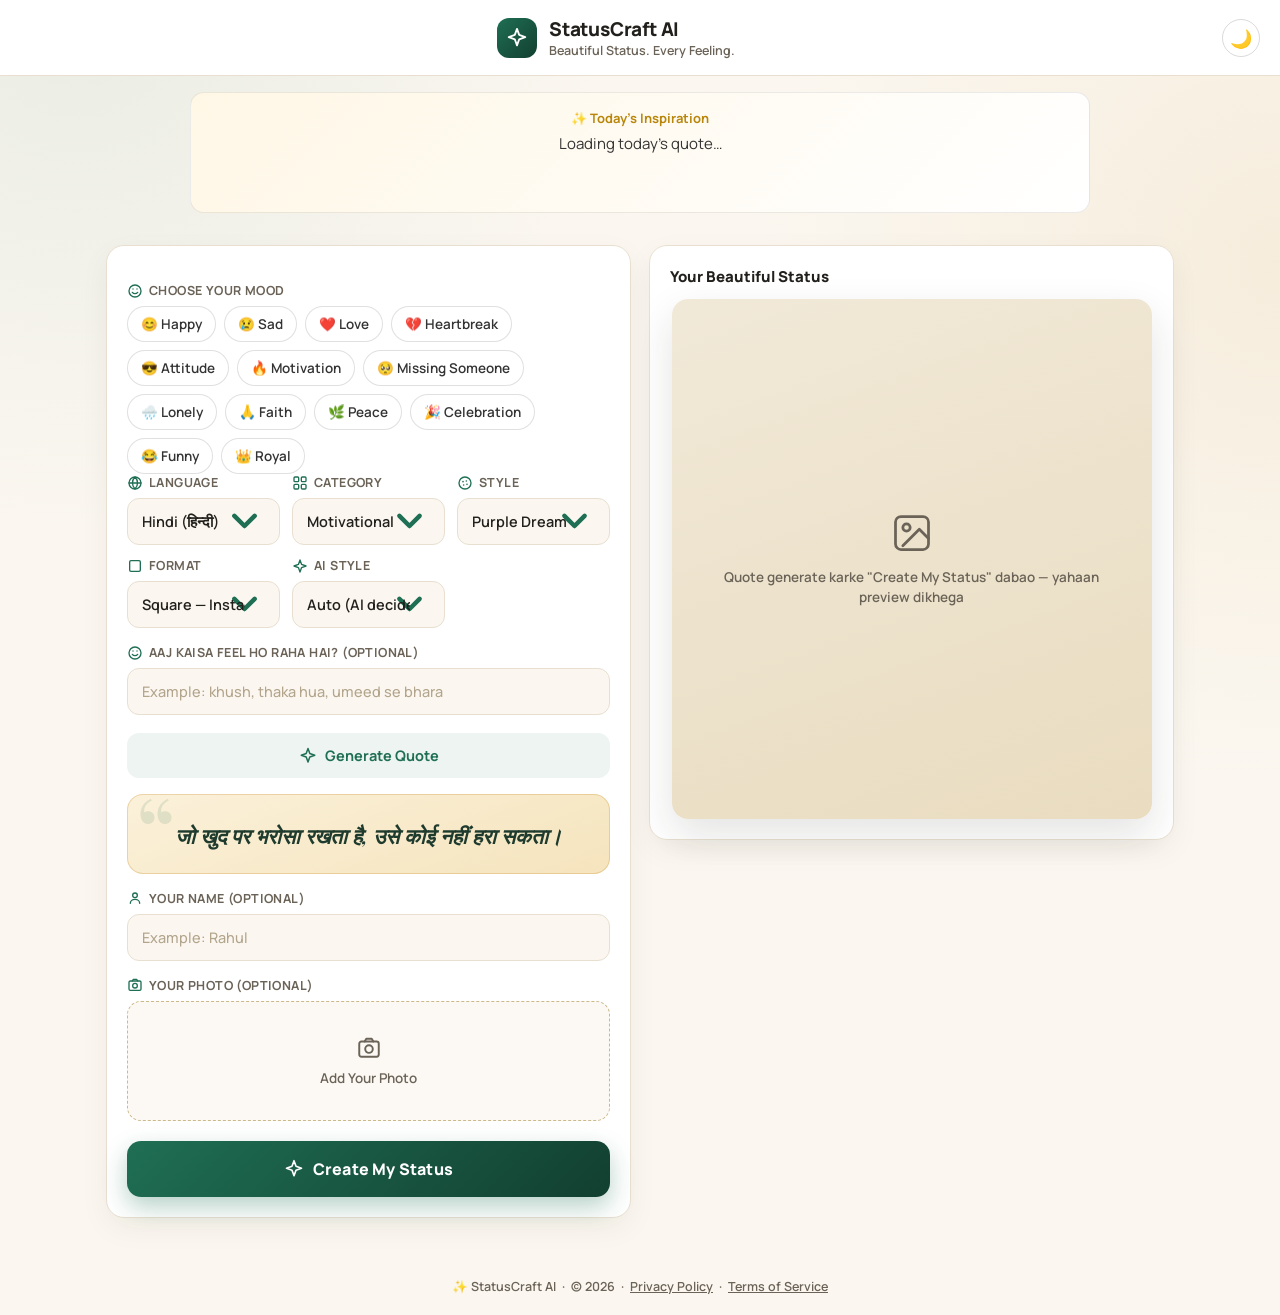
==== commit ef721757: "fix: reduce Cumulative Layout Shift (CLS) on preview frame and daily inspiration Fixed two layout sh" ====
--- a/public/index.html
+++ b/public/index.html
@@ -127,6 +127,22 @@
   }
   html.dark-mode .dailyQuoteText { color: #eee; }
 
+  /* 🆕 CLS fix — previewFrame ke liye fixed jagah reserve
+     karo taaki image load hone pe box jump na kare */
+  .previewFrame {
+    min-height: 420px;
+  }
+  @media (min-width: 640px) {
+    .previewFrame { min-height: 520px; }
+  }
+
+  /* 🆕 CLS fix — Daily Inspiration box hamesha apni jagah
+     occupy kare (display:none/block toggle nahi, taaki
+     neeche ka content — footer samet — shift na ho) */
+  .dailyInspiration {
+    min-height: 84px;
+  }
+
   /* 🆕 Dark mode toggle button */
   .themeToggleBtn {
     display: inline-flex;
@@ -277,10 +293,10 @@
     </div>
   </header>
 
-  <div id="dailyInspiration" class="dailyInspiration" style="display:none;">
+  <div id="dailyInspiration" class="dailyInspiration skeletonPulse">
     <div class="dailyInspirationLabel">✨ Today's Inspiration</div>
-    <p id="dailyQuoteText" class="dailyQuoteText"></p>
-    <button type="button" id="useDailyQuoteBtn" class="dailyUseBtn">Use This →</button>
+    <p id="dailyQuoteText" class="dailyQuoteText">Loading today's quote…</p>
+    <button type="button" id="useDailyQuoteBtn" class="dailyUseBtn" style="visibility:hidden;">Use This →</button>
   </div>
 
   <main class="layout">
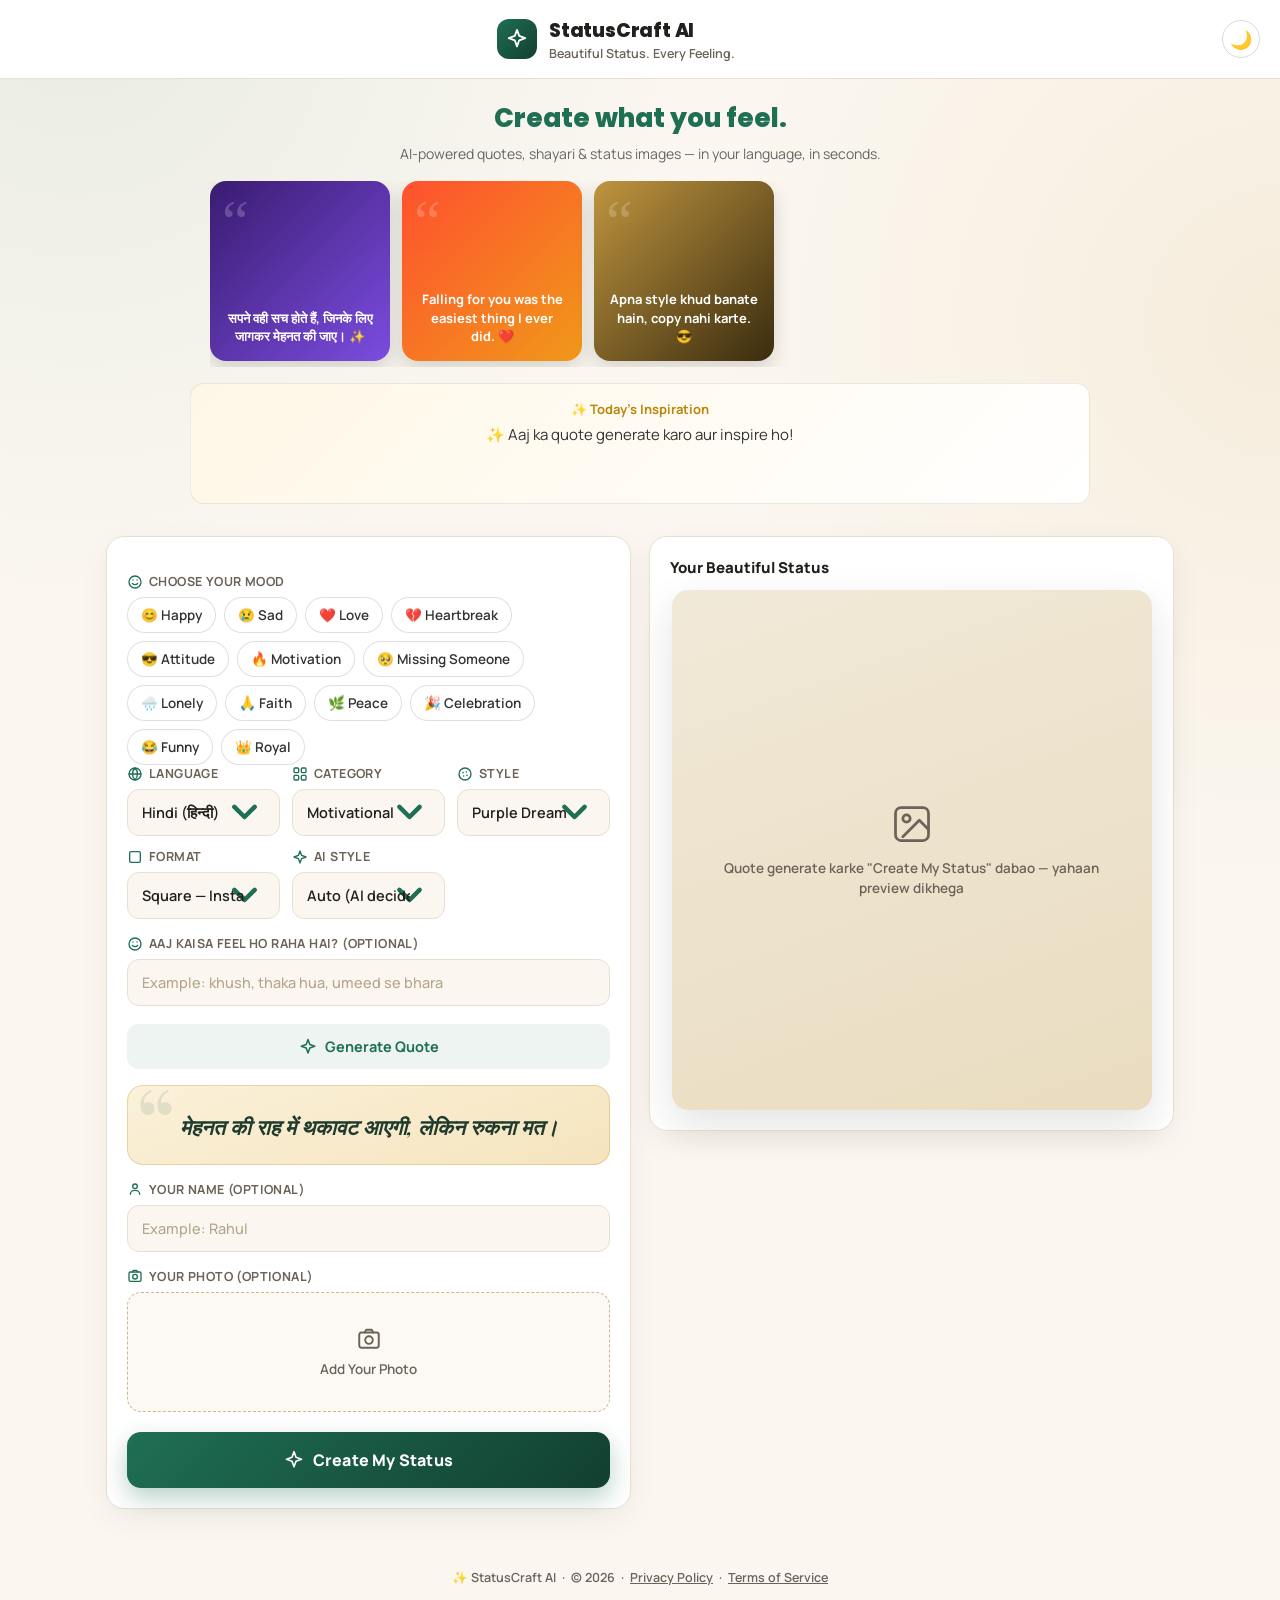
==== commit 790a17ae: "feat: add custom fonts, hero showcase, AI Edit UI, and recent creations gallery Several UI additions" ====
--- a/public/index.html
+++ b/public/index.html
@@ -25,6 +25,11 @@
 <meta name="twitter:image" content="https://statuscraft-ai.rupumunimurmu890.workers.dev/icon.svg">
 
 <link rel="icon" href="icon.svg" type="image/svg+xml">
+
+<!-- 🆕 Custom fonts for elegant quote typography -->
+<link rel="preconnect" href="https://fonts.googleapis.com">
+<link rel="preconnect" href="https://fonts.gstatic.com" crossorigin>
+<link href="https://fonts.googleapis.com/css2?family=Playfair+Display:wght@700;900&family=Tiro+Devanagari+Hindi&family=Tiro+Bangla&family=Noto+Serif+Gujarati:wght@700&family=Noto+Serif+Gurmukhi:wght@700&family=Noto+Serif+Tamil:wght@700&family=Noto+Serif+Telugu:wght@700&family=Noto+Serif+Kannada:wght@700&family=Noto+Serif+Malayalam:wght@700&family=Noto+Serif+Oriya:wght@700&family=Noto+Nastaliq+Urdu:wght@700&family=Poppins:wght@600;700&display=swap" rel="stylesheet">
 
 <link rel="manifest" href="manifest.json">
 <link rel="stylesheet" href="style.css">
@@ -143,6 +148,124 @@
     min-height: 84px;
   }
 
+  /* 🆕 Fonts */
+  .brandName, .heroTitle { font-family: 'Poppins', -apple-system, sans-serif; }
+
+  /* 🆕 Hero section */
+  .hero {
+    max-width: 900px;
+    margin: 20px auto 0;
+    padding: 0 20px;
+    text-align: center;
+  }
+  .heroTitle {
+    font-size: 26px;
+    font-weight: 800;
+    color: #1f6f54;
+    margin: 0 0 6px;
+  }
+  html.dark-mode .heroTitle { color: #4fd8ab; }
+  .heroSubtitle {
+    font-size: 14px;
+    color: #666;
+    margin: 0 0 18px;
+  }
+  html.dark-mode .heroSubtitle { color: #aaa; }
+
+  .sampleShowcase {
+    display: flex;
+    gap: 12px;
+    overflow-x: auto;
+    padding-bottom: 6px;
+  }
+  .sampleCard {
+    position: relative;
+    flex: 0 0 180px;
+    height: 180px;
+    border-radius: 16px;
+    padding: 16px;
+    display: flex;
+    align-items: flex-end;
+    overflow: hidden;
+    box-shadow: 0 8px 20px rgba(0,0,0,0.15);
+  }
+  .sampleCard--purple { background: linear-gradient(135deg, #3a1c71, #7b4de0); }
+  .sampleCard--sunset { background: linear-gradient(135deg, #ff512f, #f09819); }
+  .sampleCard--gold { background: linear-gradient(135deg, #bf953f, #3a2c0f); }
+  .sampleQuoteMark {
+    position: absolute;
+    top: 6px;
+    left: 12px;
+    font-size: 60px;
+    font-family: Georgia, serif;
+    color: #ffffff;
+    opacity: 0.2;
+  }
+  .sampleCardText {
+    position: relative;
+    color: #fff;
+    font-size: 13px;
+    font-weight: 700;
+    line-height: 1.4;
+    margin: 0;
+  }
+
+  /* 🆕 AI Edit quick actions */
+  .aiEditRow {
+    display: flex;
+    flex-wrap: wrap;
+    gap: 8px;
+    align-items: center;
+    margin-top: 12px;
+  }
+  .aiEditLabel {
+    font-size: 12.5px;
+    font-weight: 700;
+    color: #888;
+    margin-right: 4px;
+  }
+  .aiEditChip {
+    border: 1.5px solid rgba(0,0,0,0.12);
+    background: #fff;
+    color: #333;
+    padding: 6px 12px;
+    border-radius: 999px;
+    font-size: 12.5px;
+    font-weight: 600;
+    cursor: pointer;
+  }
+  html.dark-mode .aiEditChip {
+    background: #232323;
+    color: #e9e9e9;
+    border-color: #3a3a3a;
+  }
+  html.dark-mode .aiEditLabel { color: #999; }
+
+  /* 🆕 Recent Creations gallery */
+  .recentCreations { margin-top: 18px; }
+  .recentCreationsLabel {
+    font-size: 12.5px;
+    font-weight: 700;
+    color: #888;
+    margin-bottom: 8px;
+  }
+  html.dark-mode .recentCreationsLabel { color: #999; }
+  .recentCreationsRow {
+    display: flex;
+    gap: 8px;
+    overflow-x: auto;
+    padding-bottom: 4px;
+  }
+  .recentCreationThumb {
+    flex: 0 0 64px;
+    height: 64px;
+    border-radius: 10px;
+    object-fit: cover;
+    cursor: pointer;
+    border: 1.5px solid rgba(0,0,0,0.1);
+  }
+  html.dark-mode .recentCreationThumb { border-color: #3a3a3a; }
+
   /* 🆕 Dark mode toggle button */
   .themeToggleBtn {
     display: inline-flex;
@@ -292,6 +415,26 @@
       </button>
     </div>
   </header>
+
+  <section class="hero">
+    <h1 class="heroTitle">Create what you feel.</h1>
+    <p class="heroSubtitle">AI-powered quotes, shayari &amp; status images — in your language, in seconds.</p>
+
+    <div class="sampleShowcase">
+      <div class="sampleCard sampleCard--purple">
+        <span class="sampleQuoteMark">&#8220;</span>
+        <p class="sampleCardText">सपने वही सच होते हैं, जिनके लिए जागकर मेहनत की जाए। ✨</p>
+      </div>
+      <div class="sampleCard sampleCard--sunset">
+        <span class="sampleQuoteMark">&#8220;</span>
+        <p class="sampleCardText">Falling for you was the easiest thing I ever did. ❤️</p>
+      </div>
+      <div class="sampleCard sampleCard--gold">
+        <span class="sampleQuoteMark">&#8220;</span>
+        <p class="sampleCardText">Apna style khud banate hain, copy nahi karte. 😎</p>
+      </div>
+    </div>
+  </section>
 
   <div id="dailyInspiration" class="dailyInspiration skeletonPulse">
     <div class="dailyInspirationLabel">✨ Today's Inspiration</div>
@@ -541,6 +684,21 @@
 
       </div>
 
+      <!-- 🆕 AI Edit quick actions -->
+      <div id="aiEditRow" class="aiEditRow" style="display:none;">
+        <span class="aiEditLabel">✨ AI Edit</span>
+        <button type="button" id="editEmotionalBtn" class="aiEditChip">More Emotional</button>
+        <button type="button" id="editPowerfulBtn" class="aiEditChip">More Powerful</button>
+        <button type="button" id="editShorterBtn" class="aiEditChip">Make Shorter</button>
+        <button type="button" id="editRemoveNameBtn" class="aiEditChip">Remove Name</button>
+      </div>
+
+      <!-- 🆕 Recent Creations gallery -->
+      <div id="recentCreations" class="recentCreations" style="display:none;">
+        <div class="recentCreationsLabel">🖼️ Recent Creations</div>
+        <div id="recentCreationsRow" class="recentCreationsRow"></div>
+      </div>
+
     </section>
 
   </main>
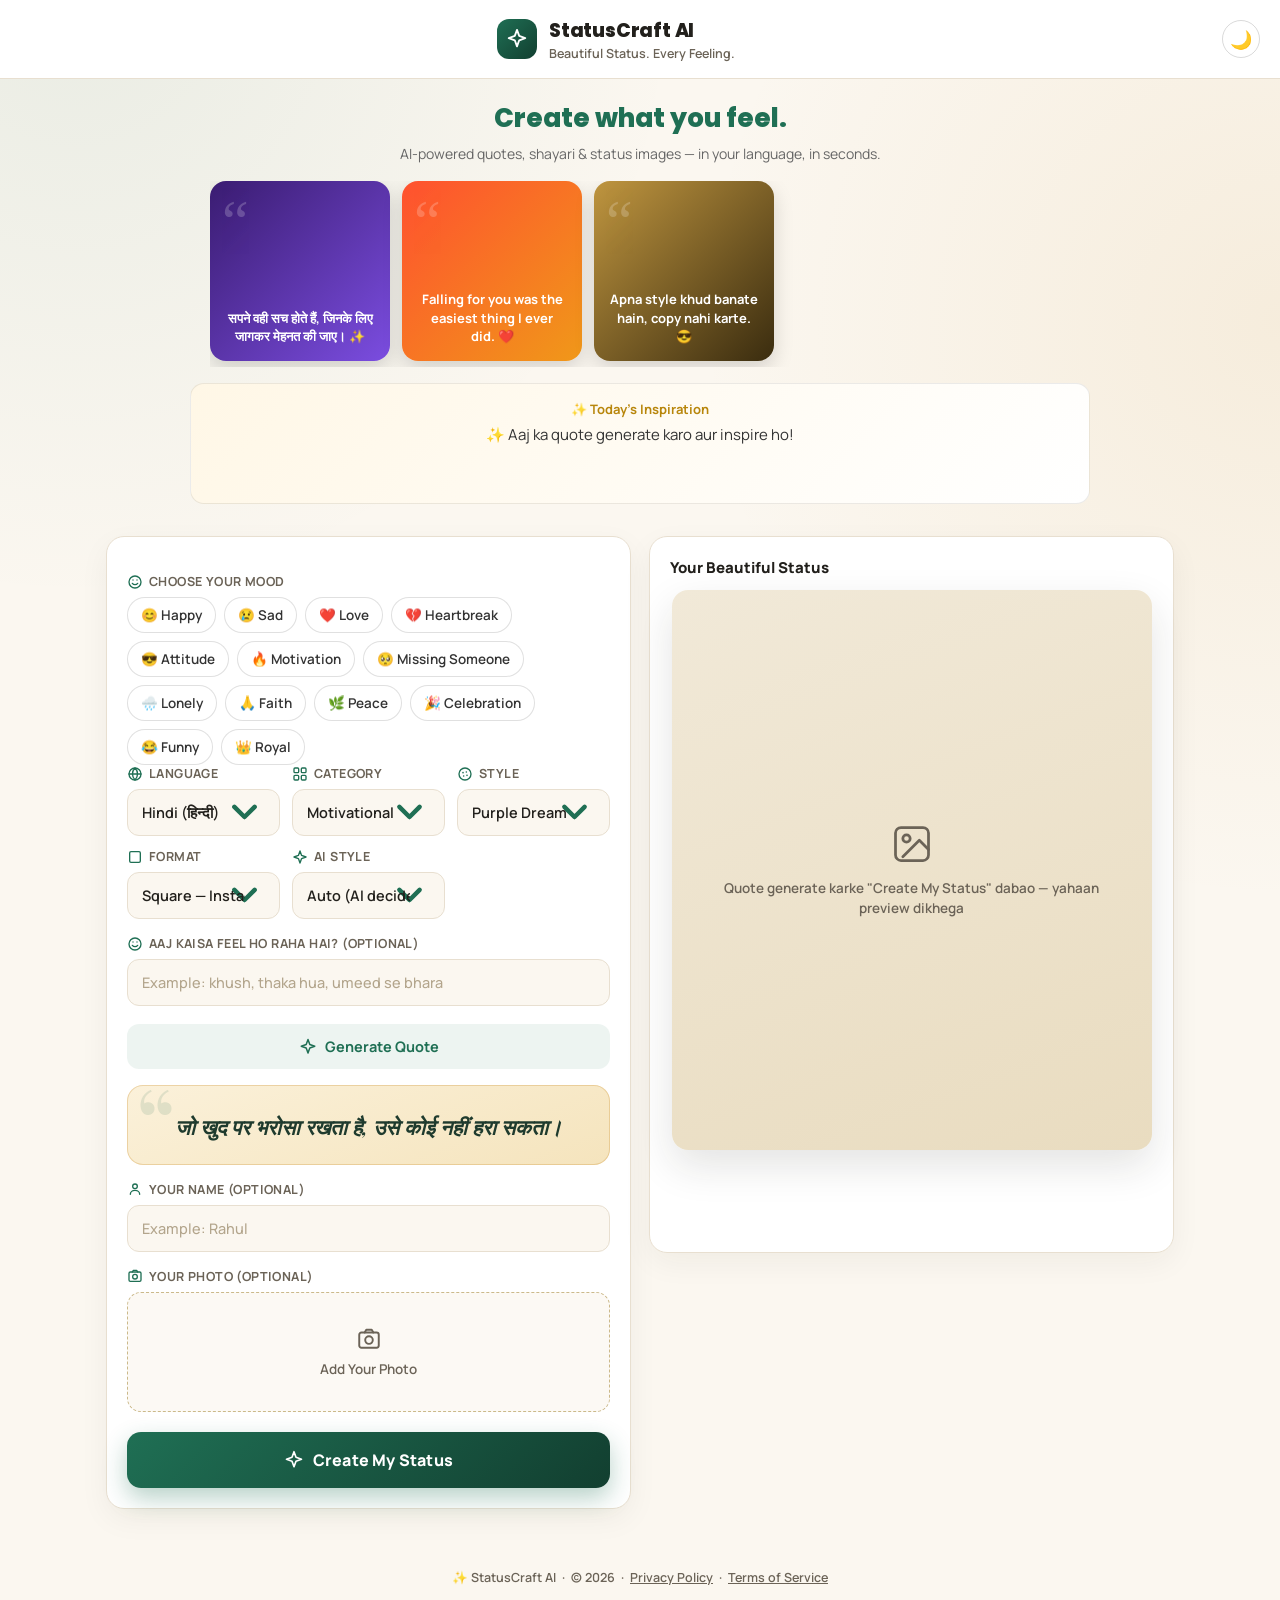
==== commit 0026f9c8: "fix: CLS v2 — fixed preview frame height and opacity-based reveals Follow-up CLS fix after Web Analy" ====
--- a/public/index.html
+++ b/public/index.html
@@ -132,13 +132,46 @@
   }
   html.dark-mode .dailyQuoteText { color: #eee; }
 
-  /* 🆕 CLS fix — previewFrame ke liye fixed jagah reserve
-     karo taaki image load hone pe box jump na kare */
+  /* 🆕 CLS fix v2 — previewFrame ko FIXED height do (min-height
+     nahi), aur image ko object-fit se andar fit karo. Ab chahe
+     format square ho ya lamba status/story, frame ka size kabhi
+     nahi badlega. */
   .previewFrame {
-    min-height: 420px;
+    height: 460px;
+    display: flex;
+    align-items: center;
+    justify-content: center;
+    overflow: hidden;
   }
   @media (min-width: 640px) {
-    .previewFrame { min-height: 520px; }
+    .previewFrame { height: 560px; }
+  }
+  .previewFrame img#generatedStatus {
+    max-width: 100%;
+    max-height: 100%;
+    width: auto;
+    height: auto;
+    object-fit: contain;
+  }
+
+  /* 🆕 CLS fix v2 — AI Edit row aur Recent Creations ab
+     display:none/block toggle nahi hote. visibility:hidden use
+     karte hain (max-height collapse nahi) taaki yeh hamesha apni
+     poori jagah reserve karke rakhein — content baad mein aane
+     par bhi neeche ka footer shift na ho. */
+  .aiEditRow,
+  .recentCreations {
+    opacity: 0;
+    visibility: hidden;
+    transition: opacity 0.25s ease;
+  }
+  .aiEditRow.isVisible,
+  .recentCreations.isVisible {
+    opacity: 1;
+    visibility: visible;
+  }
+  .recentCreationsRow {
+    min-height: 64px;
   }
 
   /* 🆕 CLS fix — Daily Inspiration box hamesha apni jagah
@@ -685,7 +718,7 @@
       </div>
 
       <!-- 🆕 AI Edit quick actions -->
-      <div id="aiEditRow" class="aiEditRow" style="display:none;">
+      <div id="aiEditRow" class="aiEditRow">
         <span class="aiEditLabel">✨ AI Edit</span>
         <button type="button" id="editEmotionalBtn" class="aiEditChip">More Emotional</button>
         <button type="button" id="editPowerfulBtn" class="aiEditChip">More Powerful</button>
@@ -694,7 +727,7 @@
       </div>
 
       <!-- 🆕 Recent Creations gallery -->
-      <div id="recentCreations" class="recentCreations" style="display:none;">
+      <div id="recentCreations" class="recentCreations">
         <div class="recentCreationsLabel">🖼️ Recent Creations</div>
         <div id="recentCreationsRow" class="recentCreationsRow"></div>
       </div>
